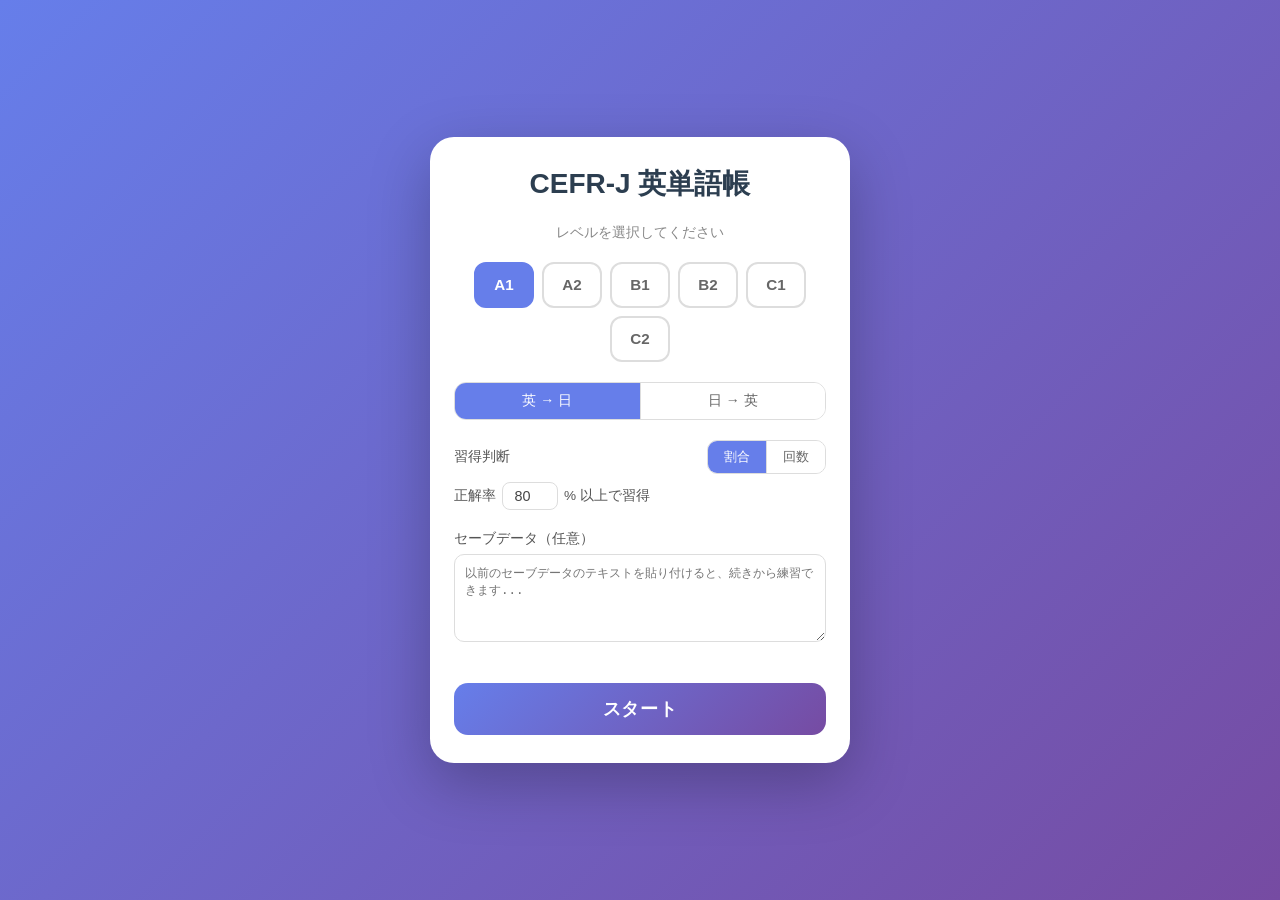
==== index.html @ 438add2a "test1" ====
<!DOCTYPE html>
<html lang="ja">
<head>
  <meta charset="UTF-8">
  <meta name="viewport" content="width=device-width, initial-scale=1.0">
  <title>CEFR-J 英単語帳</title>
  <link rel="stylesheet" href="style.css">
</head>
<body>

  <!-- ウェルカム画面 -->
  <div id="screen-welcome" class="screen active">
    <h1>CEFR-J 英単語帳</h1>
    <p class="subtitle">レベルを選択してください</p>

    <div id="level-selector">
      <button class="level-btn" data-level="A1">A1</button>
      <button class="level-btn" data-level="A2">A2</button>
      <button class="level-btn" data-level="B1">B1</button>
      <button class="level-btn" data-level="B2">B2</button>
      <button class="level-btn" data-level="C1">C1</button>
      <button class="level-btn" data-level="C2">C2</button>
    </div>

    <div id="mode-selector">
      <button class="mode-btn" data-mode="normal">英 → 日</button>
      <button class="mode-btn" data-mode="reverse">日 → 英</button>
    </div>

    <div id="mastery-section">
      <div id="mastery-header">
        <span class="section-label">習得判断</span>
        <div id="mastery-mode">
          <button class="mastery-btn" data-mastery="ratio">割合</button>
          <button class="mastery-btn" data-mastery="count">回数</button>
        </div>
      </div>
      <div id="mastery-input-ratio" class="mastery-input">
        <span>正解率</span>
        <input type="number" id="ratio-threshold" value="80" min="1" max="100">
        <span>% 以上で習得</span>
      </div>
      <div id="mastery-input-count" class="mastery-input" style="display:none">
        <span>正解</span>
        <input type="number" id="count-threshold" value="2" min="1" max="99">
        <span>回以上で習得</span>
      </div>
    </div>

    <div id="save-section">
      <label for="save-input">セーブデータ（任意）</label>
      <textarea id="save-input" placeholder="以前のセーブデータのテキストを貼り付けると、続きから練習できます..."></textarea>
      <p id="save-warning"></p>
    </div>

    <button id="btn-start">スタート</button>
  </div>

  <!-- 学習画面 -->
  <div id="screen-study" class="screen">
    <div id="study-header">
      <span id="level-label">A1</span>
      <span id="progress-label">1 / 15</span>
      <button id="btn-interrupt">中断する</button>
    </div>

    <div id="card-area">
      <div id="card-container">
        <div id="card-inner">
          <div id="card-front">
            <p id="word-text">apple</p>
            <p class="hint-text">タップして意味を確認</p>
          </div>
          <div id="card-back">
            <p id="meaning-text">リンゴ（果物）</p>
            <p id="pos-text">名詞</p>
            <div id="swipe-hint">
              <span class="hint-left">← 忘れた</span>
              <span class="hint-right">覚えた →</span>
            </div>
          </div>
        </div>
      </div>
    </div>

    <div id="overlay-forgotten"></div>
    <div id="overlay-remembered"></div>
  </div>

  <!-- 結果画面 -->
  <div id="screen-result" class="screen">
    <h2 id="result-title">完了！</h2>

    <div id="stats-card">
      <p id="stat-total"></p>
      <p id="stat-remembered"></p>
      <p id="stat-forgotten"></p>
      <p id="stat-accuracy"></p>
    </div>

    <div id="save-output-section">
      <p class="save-label">セーブデータ（コピーして保存）</p>
      <textarea id="save-textarea" readonly></textarea>
      <button id="btn-save">ダウンロード</button>
    </div>

    <div id="result-actions">
      <button id="btn-continue" class="btn-secondary">続きから再開</button>
      <button id="btn-restart" class="btn-secondary">最初からやり直す</button>
    </div>
  </div>

  <script src="words.js"></script>
  <script src="app.js"></script>
</body>
</html>
---- style.css ----
/* ===========================
   Reset & Base
   =========================== */
*, *::before, *::after {
  box-sizing: border-box;
  margin: 0;
  padding: 0;
}

body {
  font-family: -apple-system, BlinkMacSystemFont, 'Segoe UI', 'Hiragino Sans', 'Noto Sans JP', sans-serif;
  background: linear-gradient(135deg, #667eea 0%, #764ba2 100%);
  min-height: 100vh;
  display: flex;
  align-items: center;
  justify-content: center;
  padding: 16px;
}

/* ===========================
   Screen Management
   =========================== */
.screen {
  display: none;
  width: 100%;
  max-width: 420px;
  background: #fff;
  border-radius: 24px;
  padding: 28px 24px;
  box-shadow: 0 20px 60px rgba(0, 0, 0, 0.25);
}

.screen.active {
  display: flex;
  flex-direction: column;
  align-items: center;
  gap: 20px;
}

/* ===========================
   Welcome Screen
   =========================== */
h1 {
  font-size: 1.75rem;
  font-weight: 700;
  color: #2c3e50;
  text-align: center;
}

.subtitle {
  font-size: 0.9rem;
  color: #888;
  text-align: center;
}

#level-selector {
  display: flex;
  gap: 8px;
  flex-wrap: wrap;
  justify-content: center;
  width: 100%;
}

.level-btn {
  width: 60px;
  height: 46px;
  border: 2px solid #ddd;
  border-radius: 12px;
  background: #fff;
  font-size: 0.95rem;
  font-weight: 600;
  color: #666;
  cursor: pointer;
  transition: border-color 0.15s, background 0.15s, color 0.15s;
}

.level-btn:hover {
  border-color: #667eea;
  color: #667eea;
}

.level-btn.selected {
  background: #667eea;
  border-color: #667eea;
  color: #fff;
}

#mode-selector {
  display: flex;
  width: 100%;
  border: 1.5px solid #ddd;
  border-radius: 12px;
  overflow: hidden;
}

.mode-btn {
  flex: 1;
  padding: 9px 8px;
  border: none;
  background: #fff;
  color: #666;
  font-size: 0.875rem;
  font-weight: 500;
  cursor: pointer;
  transition: background 0.15s, color 0.15s;
}

.mode-btn:not(:last-child) {
  border-right: 1.5px solid #ddd;
}

.mode-btn.selected {
  background: #667eea;
  color: #fff;
}

#mastery-section {
  width: 100%;
  display: flex;
  flex-direction: column;
  gap: 8px;
}

#mastery-header {
  display: flex;
  align-items: center;
  justify-content: space-between;
}

.section-label {
  font-size: 0.85rem;
  font-weight: 500;
  color: #555;
}

#mastery-mode {
  display: flex;
  border: 1.5px solid #ddd;
  border-radius: 10px;
  overflow: hidden;
}

.mastery-btn {
  padding: 7px 16px;
  border: none;
  background: #fff;
  color: #666;
  font-size: 0.82rem;
  font-weight: 500;
  cursor: pointer;
  transition: background 0.15s, color 0.15s;
  white-space: nowrap;
}

.mastery-btn:not(:last-child) {
  border-right: 1.5px solid #ddd;
}

.mastery-btn.selected {
  background: #667eea;
  color: #fff;
}

.mastery-input {
  display: flex;
  align-items: center;
  gap: 6px;
  font-size: 0.85rem;
  color: #555;
}

.mastery-input input[type="number"] {
  width: 56px;
  padding: 5px 6px;
  border: 1.5px solid #ddd;
  border-radius: 8px;
  font-size: 0.9rem;
  text-align: center;
  color: #444;
  transition: border-color 0.15s;
}

.mastery-input input[type="number"]:focus {
  outline: none;
  border-color: #667eea;
}

#save-section {
  width: 100%;
  display: flex;
  flex-direction: column;
  gap: 6px;
}

#save-section label {
  font-size: 0.85rem;
  font-weight: 500;
  color: #555;
}

#save-input {
  width: 100%;
  height: 88px;
  border: 1.5px solid #ddd;
  border-radius: 10px;
  padding: 10px;
  font-size: 0.78rem;
  font-family: monospace;
  color: #444;
  resize: vertical;
  transition: border-color 0.15s;
}

#save-input:focus {
  outline: none;
  border-color: #667eea;
}

#save-warning {
  font-size: 0.8rem;
  color: #e67e22;
  min-height: 1.2em;
  line-height: 1.4;
}

#btn-start {
  width: 100%;
  padding: 14px;
  background: linear-gradient(135deg, #667eea, #764ba2);
  color: #fff;
  border: none;
  border-radius: 14px;
  font-size: 1.1rem;
  font-weight: 600;
  cursor: pointer;
  transition: opacity 0.2s, transform 0.1s;
  letter-spacing: 0.04em;
}

#btn-start:hover { opacity: 0.9; }
#btn-start:active { transform: scale(0.98); }

/* ===========================
   Study Screen
   =========================== */
#screen-study.active {
  padding: 20px 16px;
  min-height: 520px;
  gap: 16px;
}

#study-header {
  display: flex;
  align-items: center;
  justify-content: space-between;
  width: 100%;
  padding: 10px 14px;
  background: #f8f9ff;
  border-radius: 14px;
  border: 1px solid #e8ecff;
}

#level-label {
  font-size: 0.95rem;
  font-weight: 700;
  color: #667eea;
  background: rgba(102, 126, 234, 0.12);
  padding: 4px 14px;
  border-radius: 20px;
}

#progress-label {
  font-size: 0.9rem;
  color: #888;
  font-weight: 500;
}

#btn-interrupt {
  padding: 5px 12px;
  border: 1.5px solid #e74c3c;
  background: transparent;
  color: #e74c3c;
  border-radius: 8px;
  font-size: 0.82rem;
  font-weight: 500;
  cursor: pointer;
  transition: background 0.15s, color 0.15s;
}

#btn-interrupt:hover {
  background: #e74c3c;
  color: #fff;
}

/* Card Area */
#card-area {
  flex: 1;
  width: 100%;
  display: flex;
  align-items: center;
  justify-content: center;
  padding: 8px 0;
}

/* Card 3D Flip */
#card-container {
  perspective: 1200px;
  width: 100%;
  height: 240px;
  cursor: pointer;
  user-select: none;
  -webkit-user-select: none;
  touch-action: pan-y;
}

#card-inner {
  width: 100%;
  height: 100%;
  position: relative;
  transform-style: preserve-3d;
  transition: transform 0.5s ease;
}

#card-inner.flipped {
  transform: rotateY(180deg);
}

#card-front,
#card-back {
  position: absolute;
  inset: 0;
  backface-visibility: hidden;
  -webkit-backface-visibility: hidden;
  border-radius: 20px;
  box-shadow: 0 8px 32px rgba(0, 0, 0, 0.12);
  display: flex;
  flex-direction: column;
  align-items: center;
  justify-content: center;
  padding: 24px 28px;
  gap: 10px;
}

#card-front {
  background: #fff;
}

#card-back {
  background: linear-gradient(145deg, #f0f4ff, #e8eeff);
  transform: rotateY(180deg);
}

#word-text {
  font-size: clamp(1.5rem, 5.5vw, 2.2rem);
  font-weight: 700;
  color: #2c3e50;
  text-align: center;
  letter-spacing: 0.02em;
  word-break: break-word;
}

.hint-text {
  font-size: 0.82rem;
  color: #bbb;
  text-align: center;
}

#meaning-text {
  font-size: clamp(1.1rem, 4vw, 1.45rem);
  font-weight: 600;
  color: #2c3e50;
  text-align: center;
  line-height: 1.5;
}

#pos-text {
  font-size: 0.82rem;
  color: #667eea;
  background: rgba(102, 126, 234, 0.12);
  padding: 3px 14px;
  border-radius: 20px;
  font-weight: 500;
}

#swipe-hint {
  position: absolute;
  bottom: 16px;
  left: 0;
  right: 0;
  display: none;
  justify-content: space-between;
  padding: 0 20px;
}

.hint-left  { color: #e74c3c; font-size: 0.82rem; font-weight: 600; }
.hint-right { color: #27ae60; font-size: 0.82rem; font-weight: 600; }

/* Drag Overlays (fixed, full-viewport) */
#overlay-forgotten,
#overlay-remembered {
  position: fixed;
  inset: 0;
  pointer-events: none;
  opacity: 0;
  z-index: 50;
  transition: opacity 0.05s;
}

#overlay-forgotten  { background: rgba(231, 76,  60,  0.22); }
#overlay-remembered { background: rgba(39,  174, 96,  0.22); }

/* ===========================
   Result Screen
   =========================== */
h2 {
  font-size: 1.7rem;
  font-weight: 700;
  color: #2c3e50;
  text-align: center;
}

#stats-card {
  width: 100%;
  background: #f8f9ff;
  border: 1px solid #e8ecff;
  border-radius: 16px;
  padding: 18px 20px;
  display: flex;
  flex-direction: column;
  gap: 10px;
}

#stats-card p {
  font-size: 0.95rem;
  color: #444;
  font-weight: 500;
}

#stats-card p::before {
  content: "▸ ";
  color: #667eea;
}

#save-output-section {
  width: 100%;
  display: flex;
  flex-direction: column;
  gap: 8px;
}

.save-label {
  font-size: 0.82rem;
  color: #888;
}

#save-textarea {
  width: 100%;
  height: 96px;
  font-family: monospace;
  font-size: 0.72rem;
  line-height: 1.5;
  border: 1.5px solid #ddd;
  border-radius: 10px;
  padding: 10px;
  color: #666;
  background: #fafafa;
  resize: vertical;
}

#btn-save {
  width: 100%;
  padding: 12px;
  background: #27ae60;
  color: #fff;
  border: none;
  border-radius: 12px;
  font-size: 1rem;
  font-weight: 600;
  cursor: pointer;
  transition: opacity 0.2s;
}

#btn-save:hover { opacity: 0.88; }

#result-actions {
  width: 100%;
  display: flex;
  flex-direction: column;
  gap: 10px;
}

.btn-secondary {
  width: 100%;
  padding: 12px;
  background: #fff;
  border: 1.5px solid #ddd;
  border-radius: 12px;
  font-size: 0.95rem;
  color: #666;
  cursor: pointer;
  transition: border-color 0.15s, color 0.15s;
}

.btn-secondary:hover {
  border-color: #667eea;
  color: #667eea;
}

/* ===========================
   Responsive
   =========================== */
@media (max-width: 380px) {
  .screen { padding: 22px 16px; }
  #card-container { height: 210px; }
}

@media (min-height: 700px) {
  #screen-study.active { min-height: 580px; }
}
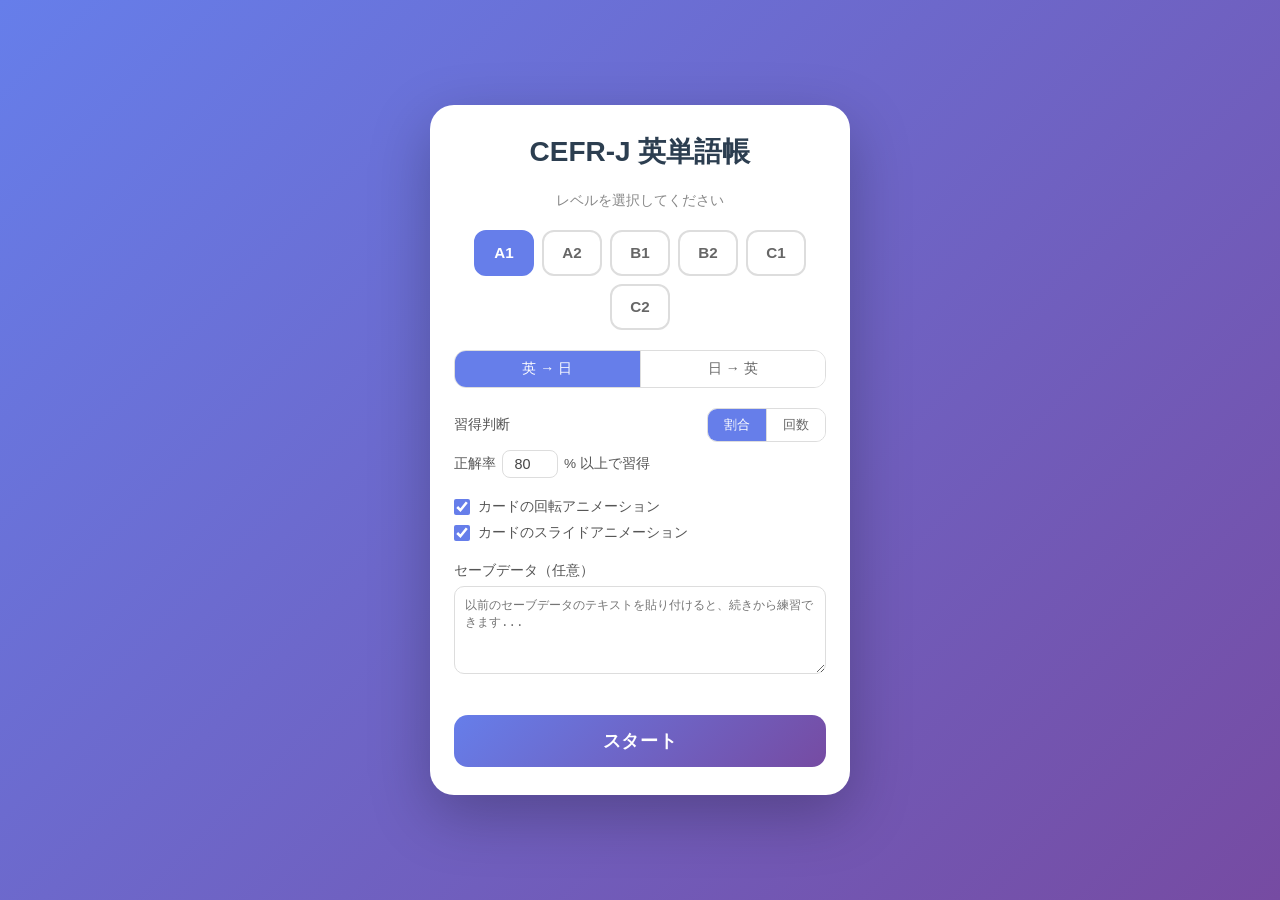
==== commit 71778164: "test3" ====
--- a/index.html
+++ b/index.html
@@ -47,6 +47,17 @@
       </div>
     </div>
 
+    <div id="animation-section">
+      <label class="animation-label">
+        <input type="checkbox" id="welcome-flip-anim" checked>
+        カードの回転アニメーション
+      </label>
+      <label class="animation-label">
+        <input type="checkbox" id="welcome-slide-anim" checked>
+        カードのスライドアニメーション
+      </label>
+    </div>
+
     <div id="save-section">
       <label for="save-input">セーブデータ（任意）</label>
       <textarea id="save-input" placeholder="以前のセーブデータのテキストを貼り付けると、続きから練習できます..."></textarea>
@@ -61,7 +72,10 @@
     <div id="study-header">
       <span id="level-label">A1</span>
       <span id="progress-label">1 / 15</span>
-      <button id="btn-interrupt">中断する</button>
+      <div id="study-header-right">
+        <button id="btn-settings">⚙</button>
+        <button id="btn-interrupt">中断する</button>
+      </div>
     </div>
 
     <div id="card-area">
@@ -76,6 +90,7 @@
             <p id="pos-text">名詞</p>
             <div id="swipe-hint">
               <span class="hint-left">← 忘れた</span>
+              <span class="hint-down">↓ SKIP</span>
               <span class="hint-right">覚えた →</span>
             </div>
           </div>
@@ -85,6 +100,25 @@
 
     <div id="overlay-forgotten"></div>
     <div id="overlay-remembered"></div>
+    <div id="overlay-skip"></div>
+
+    <!-- 設定モーダル -->
+    <div id="settings-modal" hidden>
+      <div id="settings-panel">
+        <div id="settings-panel-header">
+          <span>設定</span>
+          <button id="btn-settings-close">✕</button>
+        </div>
+        <label class="animation-label">
+          <input type="checkbox" id="flip-animation-checkbox" checked>
+          カードの回転アニメーション
+        </label>
+        <label class="animation-label">
+          <input type="checkbox" id="slide-animation-checkbox" checked>
+          カードのスライドアニメーション
+        </label>
+      </div>
+    </div>
   </div>
 
   <!-- 結果画面 -->
--- a/style.css
+++ b/style.css
@@ -185,6 +185,35 @@
   border-color: #667eea;
 }
 
+#animation-section {
+  width: 100%;
+  display: flex;
+  flex-direction: column;
+  gap: 8px;
+}
+
+.animation-label {
+  display: flex;
+  align-items: center;
+  gap: 8px;
+  font-size: 0.85rem;
+  font-weight: 500;
+  color: #555;
+  cursor: pointer;
+  user-select: none;
+}
+
+.animation-label input[type="checkbox"] {
+  width: 16px;
+  height: 16px;
+  cursor: pointer;
+  accent-color: #667eea;
+}
+
+#card-inner.no-flip-animation {
+  transition: none !important;
+}
+
 #save-section {
   width: 100%;
   display: flex;
@@ -243,10 +272,71 @@
 /* ===========================
    Study Screen
    =========================== */
+#screen-study {
+  position: relative;
+}
+
 #screen-study.active {
   padding: 20px 16px;
   min-height: 520px;
   gap: 16px;
+}
+
+#settings-modal {
+  position: absolute;
+  inset: 0;
+  background: rgba(0, 0, 0, 0.45);
+  border-radius: 24px;
+  display: flex;
+  align-items: center;
+  justify-content: center;
+  z-index: 100;
+}
+
+#settings-modal[hidden] {
+  display: none;
+}
+
+#settings-panel {
+  background: #fff;
+  border-radius: 16px;
+  padding: 20px 22px;
+  width: calc(100% - 48px);
+  display: flex;
+  flex-direction: column;
+  gap: 14px;
+  box-shadow: 0 8px 32px rgba(0, 0, 0, 0.18);
+}
+
+#settings-panel-header {
+  display: flex;
+  align-items: center;
+  justify-content: space-between;
+}
+
+#settings-panel-header span {
+  font-size: 1rem;
+  font-weight: 700;
+  color: #2c3e50;
+}
+
+#btn-settings-close {
+  width: 28px;
+  height: 28px;
+  border: none;
+  background: #f0f0f0;
+  border-radius: 50%;
+  font-size: 0.8rem;
+  color: #666;
+  cursor: pointer;
+  display: flex;
+  align-items: center;
+  justify-content: center;
+  transition: background 0.15s;
+}
+
+#btn-settings-close:hover {
+  background: #e0e0e0;
 }
 
 #study-header {
@@ -273,6 +363,32 @@
   font-size: 0.9rem;
   color: #888;
   font-weight: 500;
+}
+
+#study-header-right {
+  display: flex;
+  align-items: center;
+  gap: 6px;
+}
+
+#btn-settings {
+  width: 32px;
+  height: 32px;
+  border: 1.5px solid #ddd;
+  border-radius: 8px;
+  background: transparent;
+  color: #888;
+  font-size: 1rem;
+  cursor: pointer;
+  display: flex;
+  align-items: center;
+  justify-content: center;
+  transition: border-color 0.15s, color 0.15s;
+}
+
+#btn-settings:hover {
+  border-color: #667eea;
+  color: #667eea;
 }
 
 #btn-interrupt {
@@ -393,11 +509,13 @@
 }
 
 .hint-left  { color: #e74c3c; font-size: 0.82rem; font-weight: 600; }
+.hint-down  { color: #888;    font-size: 0.82rem; font-weight: 600; }
 .hint-right { color: #27ae60; font-size: 0.82rem; font-weight: 600; }
 
 /* Drag Overlays (fixed, full-viewport) */
 #overlay-forgotten,
-#overlay-remembered {
+#overlay-remembered,
+#overlay-skip {
   position: fixed;
   inset: 0;
   pointer-events: none;
@@ -408,6 +526,7 @@
 
 #overlay-forgotten  { background: rgba(231, 76,  60,  0.22); }
 #overlay-remembered { background: rgba(39,  174, 96,  0.22); }
+#overlay-skip       { background: rgba(120, 120, 120, 0.22); }
 
 /* ===========================
    Result Screen
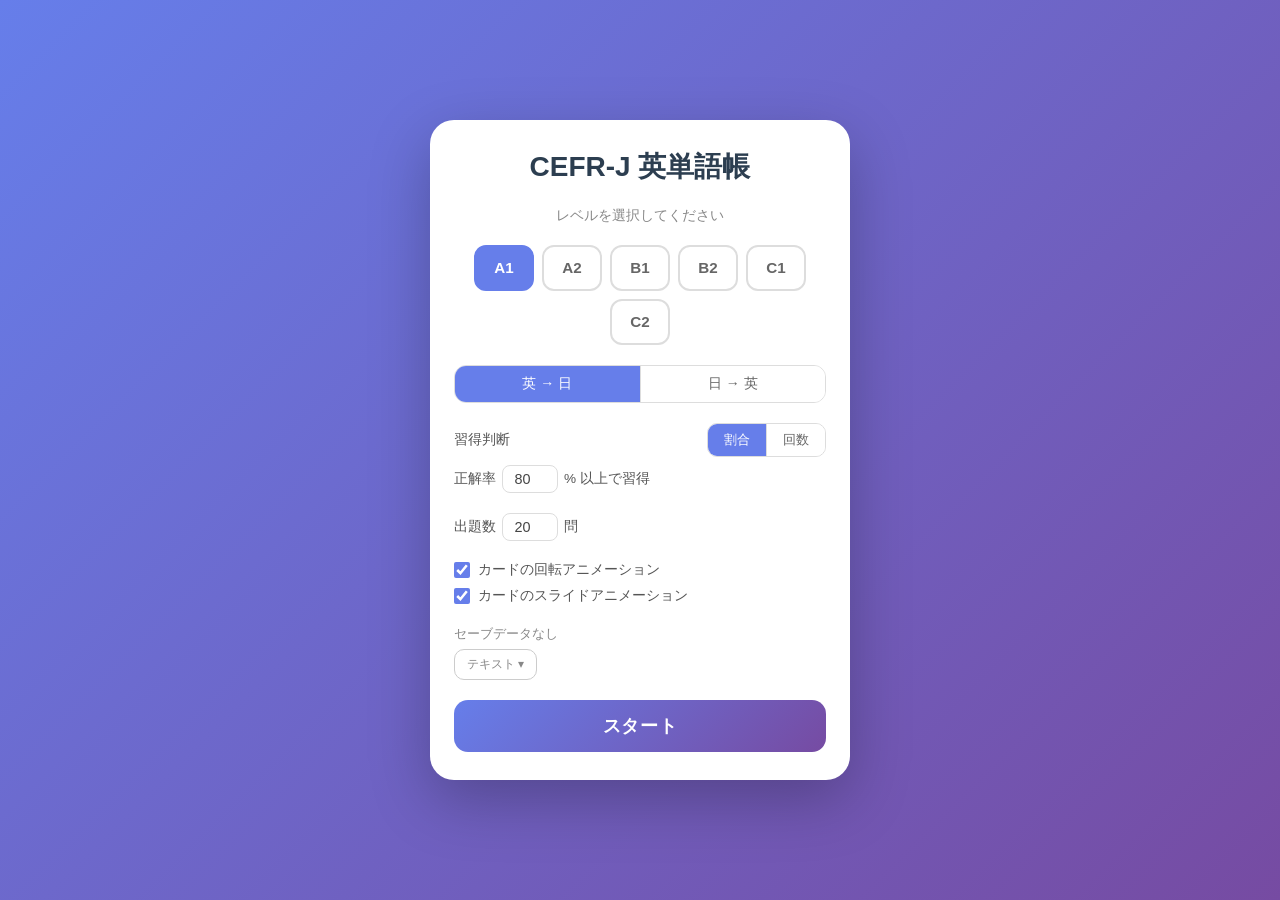
==== commit a64eac1e: "test4" ====
--- a/index.html
+++ b/index.html
@@ -47,6 +47,14 @@
       </div>
     </div>
 
+    <div id="deck-size-section">
+      <div class="mastery-input">
+        <span class="section-label">出題数</span>
+        <input type="number" id="deck-size-input" value="20" min="1">
+        <span>問</span>
+      </div>
+    </div>
+
     <div id="animation-section">
       <label class="animation-label">
         <input type="checkbox" id="welcome-flip-anim" checked>
@@ -59,9 +67,17 @@
     </div>
 
     <div id="save-section">
-      <label for="save-input">セーブデータ（任意）</label>
-      <textarea id="save-input" placeholder="以前のセーブデータのテキストを貼り付けると、続きから練習できます..."></textarea>
-      <p id="save-warning"></p>
+      <p id="save-status"></p>
+      <div id="save-section-btns">
+        <button id="btn-clear-save" hidden>データをリセット</button>
+        <button id="btn-toggle-text-io">テキスト ▾</button>
+      </div>
+      <div id="text-io-area" hidden>
+        <button id="btn-export-text">コピー（エクスポート）</button>
+        <textarea id="import-textarea" placeholder="テキストデータを貼り付け（インポート）..."></textarea>
+        <p id="import-warning"></p>
+        <button id="btn-import-text">読み込む</button>
+      </div>
     </div>
 
     <button id="btn-start">スタート</button>
@@ -133,14 +149,12 @@
     </div>
 
     <div id="save-output-section">
-      <p class="save-label">セーブデータ（コピーして保存）</p>
-      <textarea id="save-textarea" readonly></textarea>
-      <button id="btn-save">ダウンロード</button>
+      <p class="save-label">セーブデータを自動保存しました</p>
     </div>
 
     <div id="result-actions">
       <button id="btn-continue" class="btn-secondary">続きから再開</button>
-      <button id="btn-restart" class="btn-secondary">最初からやり直す</button>
+      <button id="btn-restart" class="btn-secondary">タイトルへ戻る</button>
     </div>
   </div>
 
--- a/style.css
+++ b/style.css
@@ -185,6 +185,10 @@
   border-color: #667eea;
 }
 
+#deck-size-section {
+  width: 100%;
+}
+
 #animation-section {
   width: 100%;
   display: flex;
@@ -221,15 +225,75 @@
   gap: 6px;
 }
 
-#save-section label {
-  font-size: 0.85rem;
-  font-weight: 500;
-  color: #555;
-}
-
-#save-input {
-  width: 100%;
-  height: 88px;
+#save-status {
+  font-size: 0.82rem;
+  color: #888;
+  min-height: 1.2em;
+  line-height: 1.4;
+}
+
+#save-section-btns {
+  display: flex;
+  gap: 8px;
+  align-items: center;
+  flex-wrap: wrap;
+}
+
+#btn-clear-save {
+  padding: 7px 14px;
+  background: #fff;
+  border: 1.5px solid #e74c3c;
+  border-radius: 10px;
+  color: #e74c3c;
+  font-size: 0.82rem;
+  font-weight: 500;
+  cursor: pointer;
+  transition: color 0.15s;
+  align-self: flex-start;
+  user-select: none;
+  -webkit-user-select: none;
+  position: relative;
+  overflow: hidden;
+}
+
+#btn-clear-save:hover {
+  color: #fff;
+}
+
+#btn-clear-save.pressing {
+  color: #fff;
+}
+
+#btn-toggle-text-io {
+  padding: 6px 12px;
+  background: #fff;
+  border: 1.5px solid #ccc;
+  border-radius: 10px;
+  color: #888;
+  font-size: 0.78rem;
+  font-weight: 500;
+  cursor: pointer;
+  transition: border-color 0.15s, color 0.15s;
+}
+
+#btn-toggle-text-io:hover {
+  border-color: #667eea;
+  color: #667eea;
+}
+
+#text-io-area {
+  display: flex;
+  flex-direction: column;
+  gap: 6px;
+}
+
+#text-io-area[hidden] {
+  display: none;
+}
+
+#import-textarea {
+  width: 100%;
+  height: 80px;
   border: 1.5px solid #ddd;
   border-radius: 10px;
   padding: 10px;
@@ -240,16 +304,34 @@
   transition: border-color 0.15s;
 }
 
-#save-input:focus {
+#import-textarea:focus {
   outline: none;
   border-color: #667eea;
 }
 
-#save-warning {
+#import-warning {
   font-size: 0.8rem;
   color: #e67e22;
-  min-height: 1.2em;
-  line-height: 1.4;
+  min-height: 1em;
+}
+
+#btn-export-text,
+#btn-import-text {
+  padding: 7px 14px;
+  background: #667eea;
+  color: #fff;
+  border: none;
+  border-radius: 10px;
+  font-size: 0.82rem;
+  font-weight: 500;
+  cursor: pointer;
+  align-self: flex-start;
+  transition: opacity 0.15s;
+}
+
+#btn-export-text:hover,
+#btn-import-text:hover {
+  opacity: 0.85;
 }
 
 #btn-start {
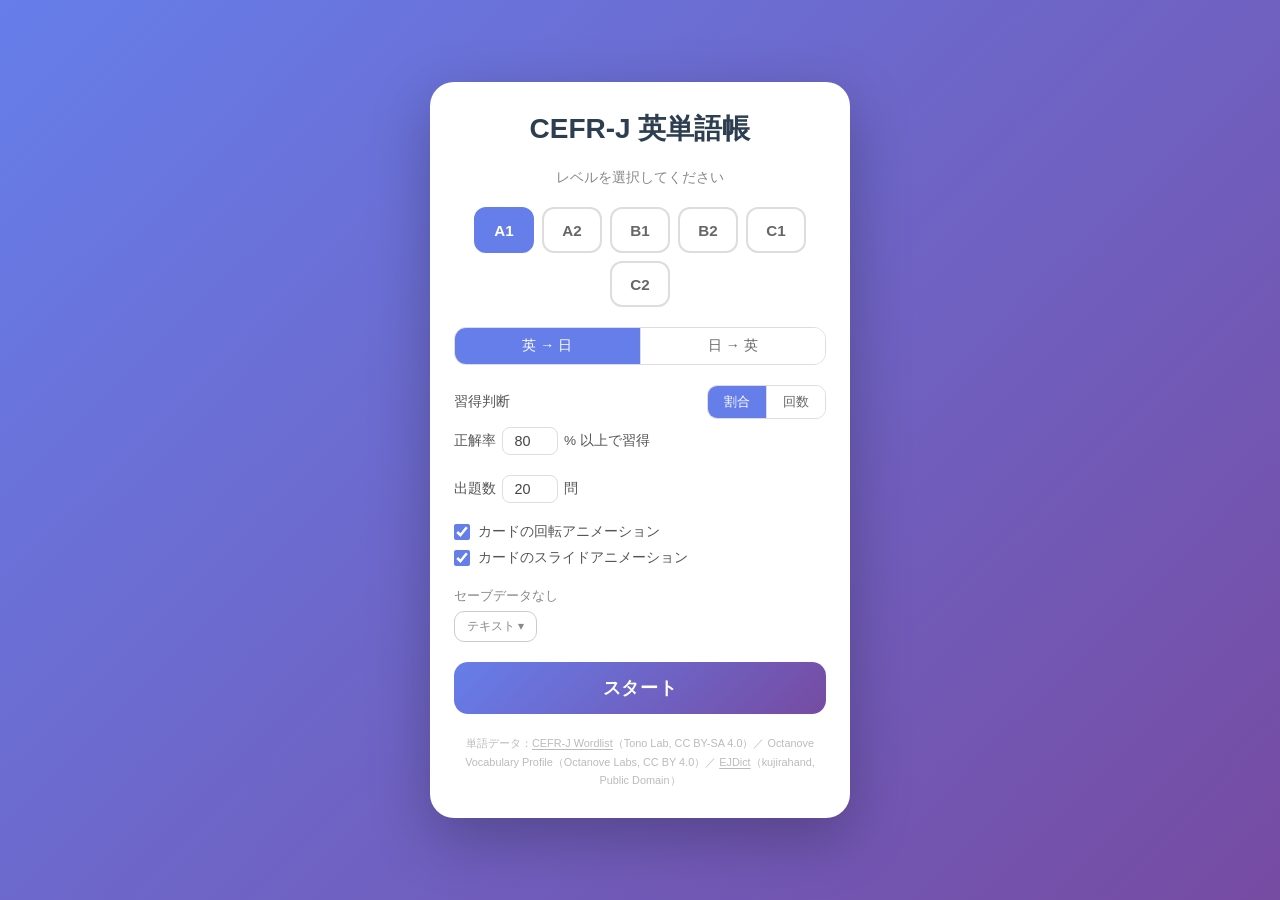
==== commit d1a4e9b1: "test5" ====
--- a/index.html
+++ b/index.html
@@ -81,6 +81,12 @@
     </div>
 
     <button id="btn-start">スタート</button>
+
+    <p id="license-note">
+      単語データ：<a href="https://github.com/openlanguageprofiles/olp-en-cefrj" target="_blank" rel="noopener">CEFR-J Wordlist</a>（Tono Lab, CC BY-SA 4.0）／
+      Octanove Vocabulary Profile（Octanove Labs, CC BY 4.0）／
+      <a href="https://github.com/kujirahand/EJDict" target="_blank" rel="noopener">EJDict</a>（kujirahand, Public Domain）
+    </p>
   </div>
 
   <!-- 学習画面 -->
--- a/style.css
+++ b/style.css
@@ -332,6 +332,23 @@
 #btn-export-text:hover,
 #btn-import-text:hover {
   opacity: 0.85;
+}
+
+#license-note {
+  font-size: 0.68rem;
+  color: #bbb;
+  text-align: center;
+  line-height: 1.7;
+}
+
+#license-note a {
+  color: #bbb;
+  text-decoration: underline;
+  text-underline-offset: 2px;
+}
+
+#license-note a:hover {
+  color: #667eea;
 }
 
 #btn-start {
